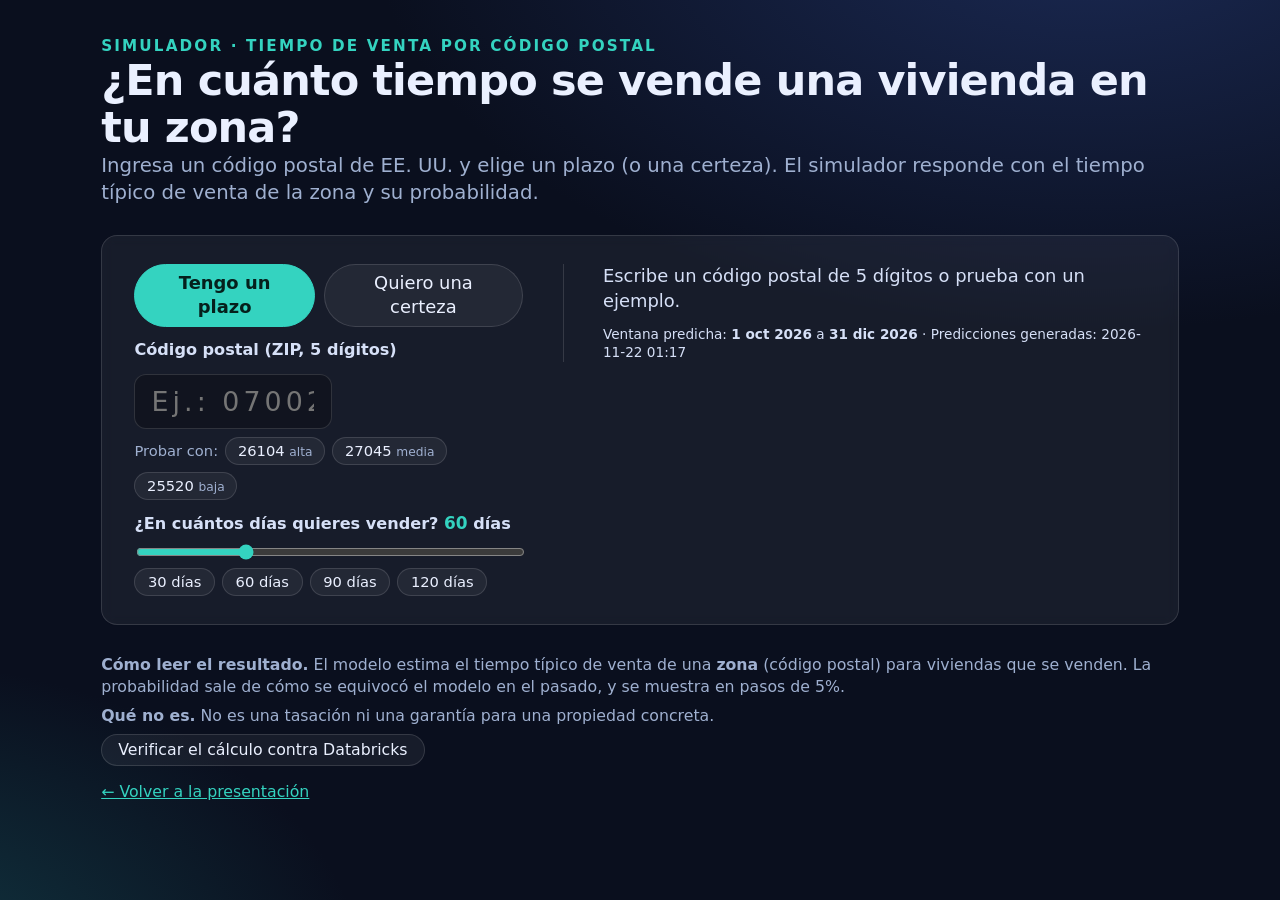
==== simulador.html @ 368cb066 "Primera versión de la presentación" ====
<!DOCTYPE html>
<html lang="es">
<head>
<meta charset="utf-8">
<meta name="viewport" content="width=device-width, initial-scale=1">
<title>Simulador de tiempo de venta por zona</title>
<link rel="stylesheet" href="css/estilos.css">
</head>
<body class="pagina-sim">
<main class="sim-pagina">
  <header>
    <p class="etq">Simulador · tiempo de venta por código postal</p>
    <h1>¿En cuánto tiempo se vende una vivienda en tu zona?</h1>
    <p class="sub">Ingresa un código postal de EE. UU. y elige un plazo (o una certeza). El simulador responde con el tiempo típico de venta de la zona y su probabilidad.</p>
  </header>

  <div class="card sim" id="simulador"></div>

  <div class="sim-notas">
    <p><b>Cómo leer el resultado.</b> El modelo estima el tiempo típico de venta de una <b>zona</b> (código postal) para viviendas que se venden. La probabilidad sale de cómo se equivocó el modelo en el pasado, y se muestra en pasos de 5%.</p>
    <p><b>Qué no es.</b> No es una tasación ni una garantía para una propiedad concreta.</p>
    <button type="button" id="btn-verificar">Verificar el cálculo contra Databricks</button>
    <p id="verif" class="verif"></p>
    <p><a href="index.html" style="color:var(--acc)">← Volver a la presentación</a></p>
  </div>
</main>

<script src="data/datos_zip.js"></script>
<script src="js/nucleo.js"></script>
<script src="js/graficos.js"></script>
<script src="js/simulador.js"></script>
<script>
  Simulador.montar(document.getElementById("simulador"), window.ZIPS);
  document.getElementById("btn-verificar").addEventListener("click", function () {
    var out = document.getElementById("verif");
    if (!window.ZIPS || !window.ZIPS.verificacion) { out.textContent = "No hay muestra de verificación en datos_zip.js."; out.className = "verif mal"; return; }
    var r = Nucleo.verificar(window.ZIPS);
    out.className = "verif" + (r.discrepancias ? " mal" : "");
    out.textContent = r.discrepancias === 0
      ? "Coinciden las " + r.comparaciones + " comparaciones (" + r.casos + " zonas × " + window.ZIPS.meta.umbrales.length + " plazos) con los resultados calculados por Spark. Diferencia máxima: " + r.maxDif + "."
      : r.discrepancias + " de " + r.comparaciones + " comparaciones no coinciden (diferencia máxima " + r.maxDif + ").";
  });
</script>
</body>
</html>
---- css/estilos.css ----
/* estilos.css: presentación y simulador (sin dependencias externas) */
:root {
  --bg: #0a0f1e; --bg2: #111a33; --card: rgba(255,255,255,.055); --borde: rgba(255,255,255,.13);
  --txt: #eaf0ff; --muted: #9fb0d0; --acc: #34d3c0; --acc2: #f5b84b; --mal: #ff7a7a; --bien: #6ee7a0;
  --bronze: #d9915a; --silver: #cfd8e8; --gold: #f4cf55; --radio: 16px;
}
* { box-sizing: border-box; }
html { font-size: clamp(13px, min(1.4vw, 2.6vh), 32px); }
html, body { margin: 0; height: 100%; }
body {
  background: radial-gradient(1200px 700px at 85% -10%, #1b2a55 0%, transparent 60%), radial-gradient(900px 600px at -10% 110%, #123a45 0%, transparent 55%), var(--bg);
  color: var(--txt); font-family: "Segoe UI", Inter, system-ui, -apple-system, Roboto, Helvetica, Arial, sans-serif; line-height: 1.38;
  overflow: hidden;
}
.oculto { display: none !important; }
h1, h2, h3, h4, p, ul, ol { margin: 0; }
b { font-weight: 700; }
code { font-family: ui-monospace, Consolas, monospace; }

/* ---------- Diapositivas ---------- */
#diapositivas { position: absolute; inset: 0; }
.slide { position: absolute; inset: 0; display: none; flex-direction: column; gap: 1.8vh; padding: 3.6vh 4.2vw 9vh; overflow: auto; }
.slide.activa { display: flex; animation: entra .35s ease; }
@keyframes entra { from { opacity: 0; transform: translateY(10px); } to { opacity: 1; transform: none; } }
.slide h2 { font-size: 2.05rem; line-height: 1.15; letter-spacing: -.01em; }
.slide h3 { font-size: 1.02rem; color: var(--acc); font-weight: 650; margin-bottom: .45rem; text-transform: none; }
.slide h4 { font-size: 1rem; margin-bottom: .3rem; }
.etq { color: var(--acc); font-size: .85rem; letter-spacing: .14em; text-transform: uppercase; font-weight: 600; }

.card { background: var(--card); border: 1px solid var(--borde); border-radius: var(--radio); padding: 1.15rem 1.3rem; backdrop-filter: blur(6px); }
.card p { color: #d6e0f7; }
.grafico { min-width: 0; }
.cols { display: grid; gap: 1.6vh 1.8vw; min-height: 0; }
.c2 { grid-template-columns: 1fr 1fr; } .c3 { grid-template-columns: repeat(3, 1fr); } .c4 { grid-template-columns: repeat(4, 1fr); }
.alinear { align-items: start; }
.nota { color: var(--muted); font-size: .86rem; margin-top: .6rem; }
.nota small { display: block; margin-top: .3rem; font-size: .8rem; }
.franja { border-left: 4px solid var(--acc2); background: rgba(245,184,75,.09); padding: .85rem 1.1rem; border-radius: 0 12px 12px 0; color: #f3e6c8; }

/* ---------- Portada y cierre ---------- */
.portada { justify-content: center; gap: 3vh; padding: 6vh 7vw 10vh; }
.portada h1 { font-size: 3.5rem; line-height: 1.05; letter-spacing: -.02em; max-width: 22ch; background: linear-gradient(90deg, #fff, #9be8de); -webkit-background-clip: text; background-clip: text; color: transparent; }
.portada .sub { font-size: 1.3rem; color: var(--muted); max-width: 46ch; }
.equipo { display: flex; flex-wrap: wrap; gap: .6rem; }
.equipo span { padding: .4rem .95rem; border: 1px solid var(--borde); border-radius: 999px; background: var(--card); font-size: .95rem; }
.meta-pie { color: var(--muted); font-size: .95rem; }
.cierre h1 { font-size: 3.2rem; max-width: none; }

/* ---------- KPIs ---------- */
.kpis { gap: 1.4vh 1.2vw; margin-bottom: 1.4vh; }
.kpi { background: var(--card); border: 1px solid var(--borde); border-radius: 14px; padding: .8rem 1rem; display: flex; flex-direction: column; gap: .15rem; }
.kpi b { font-size: 1.9rem; line-height: 1.1; color: #fff; letter-spacing: -.01em; }
.kpi small { color: var(--muted); font-size: .82rem; }
.kpi-txt b { font-size: 1.4rem; }
.kpis.grandes .kpi b { font-size: 3rem; color: var(--acc); }
.sin-dato { color: var(--mal) !important; }

/* ---------- Listas y piezas ---------- */
.lista { list-style: none; padding: 0; display: flex; flex-direction: column; gap: .55rem; }
.lista li { padding-left: 1.2rem; position: relative; color: #d6e0f7; }
.lista li::before { content: ""; position: absolute; left: 0; top: .55em; width: .5rem; height: .5rem; border-radius: 50%; background: var(--acc); }
.lista.compacta { gap: .4rem; font-size: .95rem; }
.lista.tabla li { display: flex; justify-content: space-between; gap: 1rem; padding: .4rem .8rem; background: var(--card); border: 1px solid var(--borde); border-radius: 10px; }
.lista.tabla li::before { display: none; }
.lista.tabla li span { font-family: ui-monospace, Consolas, monospace; font-size: .85rem; color: #fff; }
.chips-fijos { display: flex; flex-wrap: wrap; gap: .45rem; }
.chip-fijo { font-family: ui-monospace, Consolas, monospace; font-size: .8rem; padding: .25rem .65rem; border-radius: 8px; background: rgba(217,145,90,.14); border: 1px solid rgba(217,145,90,.4); }
.evidencia { margin-top: 1.1rem; border: 1px dashed var(--borde); border-radius: 12px; padding: .7rem 1rem; display: flex; flex-direction: column; gap: .3rem; }
.evidencia small { color: var(--muted); text-transform: uppercase; letter-spacing: .1em; font-size: .7rem; }
.evidencia code { color: #bfe9ff; font-size: .82rem; }
.evidencia b { font-size: 1.4rem; color: var(--acc); }
.pasos { list-style: none; counter-reset: p; padding: 0; display: flex; flex-direction: column; gap: .7rem; margin-bottom: 1rem; }
.pasos li { counter-increment: p; position: relative; padding-left: 2.6rem; color: #d6e0f7; }
.pasos li::before { content: counter(p); position: absolute; left: 0; top: -.1rem; width: 1.9rem; height: 1.9rem; border-radius: 50%; background: var(--acc); color: #05201c; font-weight: 700; display: grid; place-items: center; }

.insignia { display: inline-block; font-size: .75em; padding: .15em .7em; border-radius: 999px; margin-right: .6rem; vertical-align: middle; color: #1a1306; font-weight: 700; }
.insignia.bronze { background: var(--bronze); } .insignia.silver { background: var(--silver); } .insignia.gold { background: var(--gold); }
.capa-bronze h3 { color: var(--bronze); } .capa-silver h3 { color: var(--silver); } .capa-gold h3 { color: var(--gold); }

/* ---------- Flujo Medallón ---------- */
.flujo { display: flex; align-items: stretch; gap: .5vw; margin: 1vh 0; }
.nodo { flex: 1; min-width: 0; border-radius: 16px; padding: .9rem .9rem 1rem; border: 1px solid var(--borde); background: var(--card); display: flex; flex-direction: column; gap: .15rem; }
.nodo h3 { margin: 0; font-size: .95rem; }
.nodo b { font-size: 1.5rem; line-height: 1.1; }
.nodo small { color: var(--muted); font-size: .78rem; }
.nodo p { color: #d6e0f7; font-size: .82rem; margin-top: .35rem; }
.nodo.bronze { border-color: var(--bronze); } .nodo.bronze h3 { color: var(--bronze); }
.nodo.silver { border-color: var(--silver); } .nodo.silver h3 { color: var(--silver); }
.nodo.gold { border-color: var(--gold); } .nodo.gold h3 { color: var(--gold); }
.nodo.modelo, .nodo.simu { border-color: var(--acc); } .nodo.modelo h3, .nodo.simu h3 { color: var(--acc); }
.nodo.fuente h3 { color: var(--muted); }
.flecha { align-self: center; color: var(--muted); font-size: 1.5rem; }

.flujo.mini { gap: .5vw; margin: .4vh 0; }
.flujo.mini .nodo { flex-direction: row; align-items: center; gap: .7rem; padding: .6rem .9rem; font-size: .92rem; color: #d6e0f7; }
.flujo.mini .nodo b { font-size: inherit; color: #fff; }
.paso-n { flex: none; width: 1.8rem; height: 1.8rem; border-radius: 50%; background: var(--acc); color: #05201c; font-weight: 700; display: grid; place-items: center; }

/* ---------- Barras horizontales ---------- */
.bh { display: grid; grid-template-columns: 11.5rem 1fr 5.2rem; gap: .7rem; align-items: center; margin: .32rem 0; }
.bh-et { font-size: .86rem; color: #dbe5fb; white-space: nowrap; overflow: hidden; text-overflow: ellipsis; }
.bh-pista { height: .85rem; background: rgba(255,255,255,.07); border-radius: 999px; overflow: hidden; }
.bh-barra { height: 100%; border-radius: 999px; background: linear-gradient(90deg, #2b8f94, var(--acc)); }
.bh-val { font-size: .88rem; font-weight: 650; text-align: right; white-space: nowrap; }
.bh-val small { color: var(--muted); font-weight: 400; }
.bh.alerta .bh-barra { background: linear-gradient(90deg, #b6542f, var(--acc2)); }
.bh.ref .bh-barra { background: rgba(159,176,208,.55); }
.bh.destacado .bh-barra { background: linear-gradient(90deg, #1ea88f, #6ee7d0); }
.bh.destacado .bh-et, .bh.destacado .bh-val { color: #fff; font-weight: 700; }
.bh.contraste .bh-barra { background: linear-gradient(90deg, #7a6ad8, #b3a7ff); }

/* ---------- Columnas ---------- */
.cols-graf { display: flex; align-items: flex-end; gap: .55rem; height: 30vh; min-height: 150px; padding-top: 1.4rem; }
.colv { flex: 1; height: 100%; display: flex; flex-direction: column; justify-content: flex-end; align-items: center; gap: .3rem; min-width: 0; }
.colv-barra { width: 100%; border-radius: 6px 6px 2px 2px; background: linear-gradient(180deg, var(--acc), #1f7f86); min-height: 2px; }
.colv.alerta .colv-barra { background: linear-gradient(180deg, var(--acc2), #b6542f); }
.colv-val { font-size: .72rem; color: #dbe5fb; white-space: nowrap; }
.colv-et { font-size: .74rem; color: var(--muted); white-space: nowrap; }

/* ---------- SVG ---------- */
svg { width: 100%; height: auto; display: block; }
.eje-g { stroke: rgba(255,255,255,.1); stroke-width: 1; }
.eje-t { fill: var(--muted); font-size: 12px; }
.linea { stroke-width: 3; } .linea.s0 { stroke: var(--acc); } .linea.s1 { stroke: #9fb0d0; stroke-dasharray: 6 5; }
.punto.s0 { fill: var(--acc); } .punto.s1 { fill: #9fb0d0; }
.val-t { fill: #dffaf5; font-size: 12px; font-weight: 600; }
.leyenda { display: flex; gap: 1.2rem; flex-wrap: wrap; font-size: .82rem; color: #d6e0f7; margin-bottom: .3rem; }
.sw { display: inline-block; width: .9rem; height: .3rem; border-radius: 3px; margin-right: .4rem; vertical-align: middle; }
.sw.s0 { background: var(--acc); } .sw.s1 { background: #9fb0d0; }
.diag { stroke: var(--acc2); stroke-width: 1.5; stroke-dasharray: 5 4; }
.cal-punto { fill: rgba(52,211,192,.8); stroke: #fff; stroke-width: 1; }
.curva-rel { fill: rgba(52,211,192,.15); } .curva-linea { fill: none; stroke: var(--acc); stroke-width: 3; }
.marca { stroke: var(--acc2); stroke-width: 1.5; stroke-dasharray: 5 4; } .marca-pt { fill: var(--acc2); stroke: #fff; stroke-width: 2; }
.selector { display: flex; gap: .5rem; margin-bottom: .6rem; flex-wrap: wrap; }
.selector button, .chips button, .ejemplos button, .sim-tabs button, #navegacion button {
  font: inherit; color: var(--txt); background: var(--card); border: 1px solid var(--borde); border-radius: 999px; padding: .3rem .85rem; cursor: pointer; }
.selector button.on, .sim-tabs button.on { background: var(--acc); color: #05201c; border-color: var(--acc); font-weight: 700; }
.selector button:hover, .chips button:hover, .ejemplos button:hover { border-color: var(--acc); }
#sim-diapositiva .selector { display: none; }

[data-chart="calibracion"] svg { max-height: 44vh; }

/* ---------- Línea de tiempo ---------- */
.tl { display: flex; gap: 4px; }
.tl-p { padding: .7rem .8rem; border-radius: 12px; display: flex; flex-direction: column; gap: .1rem; min-width: 0; }
.tl-p b { font-size: .95rem; } .tl-p span { font-size: .85rem; color: #e6efff; } .tl-p small { color: #cdd9f2; font-size: .78rem; }
.tl-p.train { background: rgba(52,211,192,.22); border: 1px solid rgba(52,211,192,.55); }
.tl-p.embargo { background: rgba(245,184,75,.22); border: 1px solid rgba(245,184,75,.6); }
.tl-p.test { background: rgba(122,106,216,.28); border: 1px solid rgba(160,148,240,.65); }

/* ---------- Confianza ---------- */
.conf-tarjetas { margin-bottom: .4rem; }
.conf { padding: .9rem 1rem; } .conf b { font-size: 1.6rem; display: block; } .conf small { color: var(--muted); } .conf p { font-size: .84rem; margin-top: .25rem; }
.conf.c-alta { border-color: rgba(110,231,160,.6); } .conf.c-alta h4 { color: var(--bien); }
.conf.c-media { border-color: rgba(245,184,75,.6); } .conf.c-media h4 { color: var(--acc2); }
.conf.c-baja { border-color: rgba(255,122,122,.6); } .conf.c-baja h4 { color: var(--mal); }

/* ---------- Simulador ---------- */
.sim { display: grid; grid-template-columns: minmax(0, .8fr) minmax(0, 1.2fr); gap: 1rem 2.2rem; align-items: start; }
.sim-izq { display: flex; flex-direction: column; gap: .7rem; }
.sim-der { display: flex; flex-direction: column; gap: .6rem; border-left: 1px solid var(--borde); padding-left: 2.2rem; min-width: 0; }
.sim-tabs { display: flex; gap: .5rem; }
.sim-et { font-size: .9rem; color: #d6e0f7; font-weight: 600; }
.sim-et b { color: var(--acc); font-size: 1.05em; }
.sim-zip { display: flex; flex-direction: column; gap: .45rem; }
.in-zip { font: inherit; font-size: 1.5rem; letter-spacing: .15em; padding: .45rem .9rem; border-radius: 12px; border: 1px solid var(--borde); background: rgba(0,0,0,.25); color: #fff; width: 11rem; }
.in-zip:focus { outline: 2px solid var(--acc); }
.ejemplos { display: flex; gap: .4rem; flex-wrap: wrap; align-items: center; color: var(--muted); font-size: .82rem; }
.ejemplos button { padding: .15rem .65rem; font-size: .82rem; } .ejemplos button small { color: var(--muted); }
.ctl { display: flex; flex-direction: column; gap: .35rem; }
input[type=range] { width: 100%; accent-color: var(--acc); }
.chips { display: flex; gap: .4rem; flex-wrap: wrap; } .chips button { padding: .15rem .7rem; font-size: .82rem; }
.sim-res { display: flex; flex-direction: column; gap: .55rem; }
.res-msg { font-size: 1.22rem; line-height: 1.35; } .res-msg b { color: var(--acc); }
.res-datos { display: grid; grid-template-columns: repeat(4, 1fr); gap: .5rem; }
.res-datos div { background: rgba(0,0,0,.2); border-radius: 10px; padding: .5rem .7rem; display: flex; flex-direction: column; }
.res-datos small { color: var(--muted); font-size: .72rem; } .res-datos b { font-size: 1.05rem; }
.chip { display: inline-block; padding: .05rem .6rem; border-radius: 999px; width: fit-content; }
.chip.c-alta { background: rgba(110,231,160,.2); color: var(--bien); } .chip.c-media { background: rgba(245,184,75,.2); color: var(--acc2); } .chip.c-baja { background: rgba(255,122,122,.2); color: var(--mal); }
.res-graf svg { max-height: 21vh; }
.res-conf { color: #d6e0f7; font-size: .88rem; } .res-nota { color: var(--acc2); font-size: .82rem; }
.aviso { color: var(--muted); font-size: .78rem; border-top: 1px dashed var(--borde); padding-top: .45rem; }
.sim-vacio { color: var(--muted); } .sim-error { color: var(--mal); }
.sim-pie { color: var(--muted); font-size: .76rem; }
#sim-diapositiva { padding: .9rem 1.1rem; } #sim-diapositiva .res-msg { font-size: 1.05rem; }
#sim-diapositiva .in-zip { font-size: 1.2rem; padding: .3rem .7rem; }
#sim-diapositiva .res-graf svg { max-height: 18vh; }

/* ---------- Navegación ---------- */
#navegacion { position: fixed; left: 0; right: 0; bottom: 0; display: flex; align-items: center; gap: 1rem; padding: 1.1vh 2.2vw; background: rgba(8,12,26,.82); border-top: 1px solid var(--borde); backdrop-filter: blur(8px); z-index: 10; font-size: .85rem; color: var(--muted); }
#navegacion button { width: 2.4rem; height: 2.4rem; padding: 0; font-size: 1.1rem; }
#progreso { flex: 1; height: 5px; background: rgba(255,255,255,.1); border-radius: 99px; overflow: hidden; }
#progreso i { display: block; height: 100%; width: 0; background: linear-gradient(90deg, var(--acc), #7a6ad8); transition: width .3s; }
#seg-actual { color: var(--acc); }
#reloj { font-variant-numeric: tabular-nums; padding: .15rem .7rem; border-radius: 999px; background: var(--card); } #reloj.aviso-t { color: var(--acc2); } #reloj.alerta-t { color: var(--mal); }
#ayuda-teclas { position: fixed; right: 1.5vw; bottom: 8.5vh; background: rgba(8,12,26,.9); border: 1px solid var(--borde); padding: .4rem .9rem; border-radius: 10px; font-size: .78rem; color: var(--muted); z-index: 11; }
.aviso-datos { position: fixed; inset: 20vh 10vw auto; background: #3a1620; border: 1px solid var(--mal); padding: 1.5rem; border-radius: 14px; z-index: 20; font-size: 1.1rem; }

/* ---------- Página del simulador ---------- */
body.pagina-sim { overflow: auto; height: auto; }
.sim-pagina { max-width: 1180px; margin: 0 auto; padding: 4vh 4vw 8vh; display: flex; flex-direction: column; gap: 1.6rem; }
.sim-pagina h1 { font-size: 2.4rem; line-height: 1.1; letter-spacing: -.02em; }
.sim-pagina .sub { color: var(--muted); font-size: 1.1rem; }
.sim-pagina .card.sim { padding: 1.6rem 1.8rem; }
.sim-pagina .res-msg { font-size: 1.45rem; }
.sim-pagina .res-graf svg { max-height: 280px; }
.sim-notas { color: var(--muted); font-size: .88rem; display: flex; flex-direction: column; gap: .4rem; }
.sim-notas button { font: inherit; color: var(--txt); background: var(--card); border: 1px solid var(--borde); border-radius: 999px; padding: .25rem .9rem; cursor: pointer; width: fit-content; }
.sim-notas .verif { color: var(--bien); }
.sim-notas .verif.mal { color: var(--mal); }

/* ---------- Impresión / PDF ---------- */
@media print {
  @page { size: 297mm 167mm; margin: 0; }
  html { font-size: 11px; } body { overflow: visible; background: #0a0f1e; -webkit-print-color-adjust: exact; print-color-adjust: exact; }
  #diapositivas { position: static; }
  .slide { display: flex !important; position: relative; inset: auto; height: 167mm; page-break-after: always; break-after: page; animation: none; overflow: hidden; padding: 8mm 10mm; }
  #navegacion, #ayuda-teclas { display: none !important; }
}
@media (max-width: 900px) {
  .c2, .c3, .c4, .res-datos, .sim { grid-template-columns: 1fr; }
  .sim-der { border-left: 0; padding-left: 0; }
  .flujo { flex-direction: column; } .flecha { transform: rotate(90deg); }
}

/* ---------- Ajustes de compactación para el simulador dentro de la diapositiva ---------- */
#sim-diapositiva { padding: .7rem 1rem; }
#sim-diapositiva .sim { gap: .6rem 1.8rem; }
#sim-diapositiva .sim-der { padding-left: 1.8rem; gap: .35rem; }
#sim-diapositiva .sim-res { gap: .4rem; }
#sim-diapositiva .res-datos div { padding: .3rem .6rem; }
#sim-diapositiva .res-graf svg { max-height: 15vh; }
#sim-diapositiva .res-conf, #sim-diapositiva .res-nota, #sim-diapositiva .aviso, #sim-diapositiva .sim-pie { font-size: .74rem; margin: 0; }
#sim-diapositiva .aviso { padding-top: .3rem; }
.flujo.mini .nodo { padding: .45rem .8rem; font-size: .85rem; }
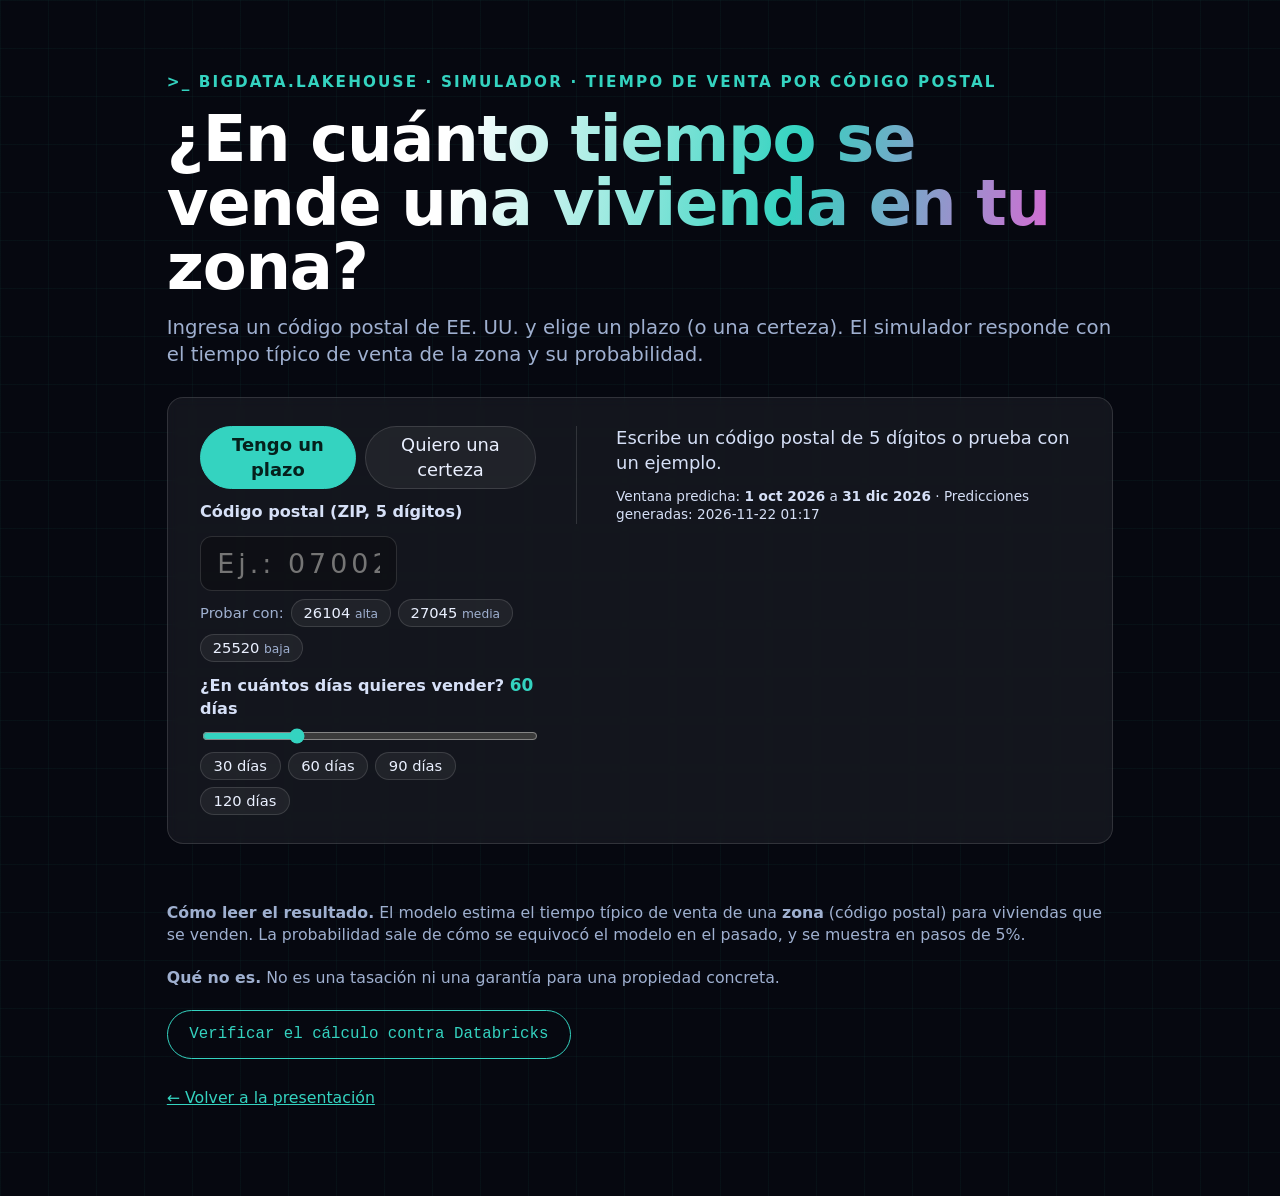
==== commit 025468eb: "Corrección de duplicado" ====
--- a/simulador.html
+++ b/simulador.html
@@ -5,11 +5,12 @@
 <meta name="viewport" content="width=device-width, initial-scale=1">
 <title>Simulador de tiempo de venta por zona</title>
 <link rel="stylesheet" href="css/estilos.css">
+<link rel="stylesheet" href="css/landing.css">
 </head>
 <body class="pagina-sim">
 <main class="sim-pagina">
   <header>
-    <p class="etq">Simulador · tiempo de venta por código postal</p>
+    <p class="etq">&gt;_ bigdata.lakehouse · simulador · tiempo de venta por código postal</p>
     <h1>¿En cuánto tiempo se vende una vivienda en tu zona?</h1>
     <p class="sub">Ingresa un código postal de EE. UU. y elige un plazo (o una certeza). El simulador responde con el tiempo típico de venta de la zona y su probabilidad.</p>
   </header>
--- a/css/landing.css
+++ b/css/landing.css
@@ -0,0 +1,100 @@
+/* landing.css: versión landing con scroll (se carga después de estilos.css) */
+:root { --mag: #ff4fd8; --lim: #b6ff5c; --mono: ui-monospace, "JetBrains Mono", Menlo, Consolas, monospace; }
+html { scroll-behavior: smooth; }
+html, body { height: auto !important; overflow: auto !important; position: static !important; }
+body { background: #060810; background-image: linear-gradient(rgba(45,226,198,.04) 1px, transparent 1px), linear-gradient(90deg, rgba(45,226,198,.04) 1px, transparent 1px); background-size: 48px 48px; }
+#diapositivas { position: static; }
+.sec { position: relative; display: block; padding: 11vh 6vw 9vh; max-width: 1240px; margin: 0 auto; }
+.sec h2 { font-size: clamp(2rem, 4.6vw, 3.6rem); line-height: 1.05; letter-spacing: -.02em; margin: .3rem 0 1.6rem; background: linear-gradient(100deg, #fff 30%, var(--acc)); -webkit-background-clip: text; background-clip: text; color: transparent; }
+.n { font-family: var(--mono); color: var(--mag); font-size: .9rem; letter-spacing: .12em; }
+.lead { font-size: 1.2rem; color: var(--muted); max-width: 60ch; margin-bottom: 1.8rem; }
+.cols { display: grid; gap: 1.2rem; } .c2 { grid-template-columns: repeat(2, 1fr); } .c3 { grid-template-columns: repeat(3, 1fr); } .c4 { grid-template-columns: repeat(4, 1fr); } .c5 { grid-template-columns: repeat(5, 1fr); }
+.alinear { align-items: start; }
+.card { margin-bottom: 0; }
+.rev { opacity: 0; transform: translateY(34px); transition: opacity .8s, transform .8s cubic-bezier(.2,.7,.2,1); }
+.rev.vis { opacity: 1; transform: none; }
+/* barra superior */
+#top { position: fixed; inset: 0 0 auto 0; z-index: 50; background: rgba(6,8,16,.78); backdrop-filter: blur(12px); border-bottom: 1px solid var(--borde); }
+#top > div { display: flex; align-items: center; gap: 1.4rem; padding: .7rem 2vw; }
+#top .logo { font-family: var(--mono); color: var(--acc); font-weight: 700; white-space: nowrap; }
+#menu { display: flex; gap: .2rem; overflow-x: auto; scrollbar-width: none; }
+#menu a { color: var(--muted); text-decoration: none; font-size: .82rem; padding: .3rem .7rem; border-radius: 99px; white-space: nowrap; }
+#menu a.on { color: #05201c; background: var(--acc); font-weight: 700; }
+#progreso { position: absolute; left: 0; bottom: -1px; right: 0; height: 3px; background: none; }
+#progreso i { background: linear-gradient(90deg, var(--acc), var(--mag)); }
+/* hero */
+.hero { min-height: 100vh; display: flex; flex-direction: column; justify-content: center; max-width: none; padding-top: 14vh; overflow: hidden; }
+.hero > *:not(canvas) { position: relative; z-index: 2; max-width: 1100px; }
+#lluvia { position: absolute; inset: 0; width: 100%; height: 100%; opacity: .35; z-index: 0; mask-image: linear-gradient(#000 40%, transparent); }
+.hero h1 { font-size: clamp(2.6rem, 7vw, 6rem); line-height: .98; letter-spacing: -.03em; margin: 1rem 0; }
+.hero h1 em { font-style: normal; background: linear-gradient(100deg, var(--acc), var(--mag), var(--acc2)); -webkit-background-clip: text; background-clip: text; color: transparent; }
+.term { font-family: var(--mono); background: rgba(8,12,24,.85); border: 1px solid var(--borde); border-radius: 14px; padding: 1rem 1.3rem; max-width: 620px; box-shadow: 0 0 60px rgba(45,226,198,.12); }
+.term .p { color: var(--lim); } .term .g { color: var(--muted); }
+.term b { font-size: 2.2rem; color: var(--acc); display: block; }
+.cta { display: inline-block; margin-top: 1.6rem; padding: .9rem 1.6rem; border-radius: 99px; background: linear-gradient(100deg, var(--acc), var(--mag)); color: #05101a; font-weight: 800; text-decoration: none; }
+.hero .sub { font-size: 1.3rem; color: var(--muted); max-width: 52ch; }
+/* las V */
+.vs .v { border-top: 3px solid var(--acc); }
+.vs .v:nth-child(2) { border-color: var(--mag); } .vs .v:nth-child(3) { border-color: var(--acc2); } .vs .v:nth-child(4) { border-color: var(--lim); } .vs .v:nth-child(5) { border-color: #7a8cff; }
+.v .l { font-family: var(--mono); font-size: 2.6rem; font-weight: 800; color: #fff; line-height: 1; }
+.v big { display: block; font-size: 1.7rem; font-weight: 800; color: var(--acc); margin: .5rem 0 .2rem; }
+.v p { color: var(--muted); font-size: .9rem; }
+/* pipeline */
+.pipe { display: grid; grid-template-columns: repeat(5, 1fr); gap: 0; margin: 1rem 0 2.2rem; position: relative; }
+.pipe::before { content: ""; position: absolute; left: 4%; right: 4%; top: 22px; height: 3px; background: linear-gradient(90deg, var(--bronze), var(--silver), var(--gold), var(--acc), var(--mag)); box-shadow: 0 0 18px rgba(45,226,198,.6); }
+.pipe div { text-align: center; position: relative; padding: 0 .4rem; }
+.pipe i { display: block; width: 46px; height: 46px; margin: 0 auto .6rem; border-radius: 50%; background: #060810; border: 3px solid var(--acc); }
+.pipe div:nth-child(1) i { border-color: var(--muted); } .pipe div:nth-child(2) i { border-color: var(--bronze); } .pipe div:nth-child(3) i { border-color: var(--silver); } .pipe div:nth-child(4) i { border-color: var(--gold); } .pipe div:nth-child(5) i { border-color: var(--mag); }
+.pipe b { display: block; font-family: var(--mono); font-size: 1.25rem; } .pipe small { color: var(--muted); }
+.capa { display: grid; grid-template-columns: 1.05fr 1fr; gap: 1.4rem; margin-bottom: 2rem; }
+.capa.bz { border-left: 4px solid var(--bronze); padding-left: 1.4rem; } .capa.sv { border-left: 4px solid var(--silver); padding-left: 1.4rem; } .capa.gd { border-left: 4px solid var(--gold); padding-left: 1.4rem; }
+.capa h3 { font-size: 1.5rem; }
+.big-num { font-family: var(--mono); font-size: clamp(2.2rem, 4vw, 3.4rem); font-weight: 800; color: var(--acc); }
+.kpis { margin-bottom: 1rem; }
+.cierre-sec { text-align: center; padding-bottom: 14vh; }
+.cierre-sec h1 { font-size: clamp(2.6rem, 6vw, 5rem); margin: 1.5rem 0; }
+.cierre-sec .equipo { justify-content: center; }
+footer.pie { text-align: center; color: var(--muted); font-family: var(--mono); font-size: .8rem; padding: 2rem; border-top: 1px solid var(--borde); }
+@media (max-width: 900px) { .c2, .c3, .c4, .c5, .capa { grid-template-columns: 1fr; } .pipe { grid-template-columns: 1fr; gap: 1rem; } .pipe::before { display: none; } #top .logo { display: none; } }
+@media print { .rev { opacity: 1; transform: none; } #top { display: none; } }
+.hero { align-items: flex-start; }
+.hero > .term { max-width: 620px; width: 100%; margin-top: 1.6rem; }
+.hero > .cta { width: auto; }
+/* simulador.html con el mismo look */
+.pagina-sim .sim-pagina { max-width: 1100px; margin: 0 auto; padding: 8vh 6vw; }
+.pagina-sim header h1 { font-size: clamp(2.2rem, 5vw, 4rem); line-height: 1; letter-spacing: -.02em; margin: .8rem 0; background: linear-gradient(100deg, #fff 30%, var(--acc), var(--mag)); -webkit-background-clip: text; background-clip: text; color: transparent; }
+.pagina-sim .sim-notas { margin-top: 1.6rem; color: var(--muted); }
+.pagina-sim .sim-notas p { margin-bottom: .8rem; }
+.pagina-sim #btn-verificar { font-family: var(--mono); padding: .7rem 1.2rem; border-radius: 99px; border: 1px solid var(--acc); background: transparent; color: var(--acc); cursor: pointer; }
+.pagina-sim #btn-verificar:hover { background: var(--acc); color: #05201c; }
+
+/* ===== Correcciones de maquetación ===== */
+.sec .cols > *, .capa > * { min-width: 0; }
+.c2 { grid-template-columns: repeat(2, minmax(0, 1fr)); } .c3 { grid-template-columns: repeat(3, minmax(0, 1fr)); }
+.c4 { grid-template-columns: repeat(4, minmax(0, 1fr)); } .c5 { grid-template-columns: repeat(5, minmax(0, 1fr)); }
+.capa { grid-template-columns: minmax(0, 1.05fr) minmax(0, 1fr); }
+/* los títulos de tarjeta no heredan el tamaño grande de la capa */
+.capa h3, .capa .card h3 { font-size: 1.02rem; }
+.capa > div:first-child > h3 { font-size: 1.5rem; margin-bottom: .9rem; }
+.card h3 { margin-bottom: .7rem; }
+.card.grafico { overflow: hidden; width: 100%; }
+/* barras: ya no se salen de la tarjeta ni desaparecen en tarjetas angostas */
+.card .bh { grid-template-columns: minmax(0, 9.5rem) minmax(2.5rem, 1fr) minmax(3.2rem, auto); gap: .55rem; }
+.bh-et { white-space: normal; line-height: 1.2; }
+/* línea de tiempo: el texto de Embargo ya no se pisa con Prueba */
+.tl { flex-wrap: nowrap; }
+.tl-p { overflow: hidden; }
+.tl-p b { font-size: .9rem; overflow-wrap: anywhere; }
+.tl-p.embargo { flex: 0 0 auto; min-width: 8.8rem; }
+.tl-p.test { min-width: 9.5rem; }
+.tl-p span, .tl-p small { overflow-wrap: anywhere; }
+.insignia { white-space: nowrap; }
+.sec h2 .insignia { -webkit-text-fill-color: #1b1303; font-size: .5em; vertical-align: middle; }
+@media (max-width: 1100px) { .capa { grid-template-columns: 1fr; } .c4, .c5 { grid-template-columns: repeat(2, minmax(0, 1fr)); } .flujo.mini { flex-direction: column; } .flujo.mini .flecha { transform: rotate(90deg); align-self: center; } }
+@media (max-width: 900px) {
+  .c2, .c3, .c4, .c5 { grid-template-columns: minmax(0, 1fr); }
+  .sec { padding: 9vh 5vw 6vh; }
+  .tl { flex-direction: column; } .tl-p, .tl-p.embargo, .tl-p.test { width: 100% !important; min-width: 0; }
+  .card .bh { grid-template-columns: minmax(0, 7rem) minmax(2rem, 1fr) auto; }
+  .hero h1 { font-size: 2.4rem; }
+}
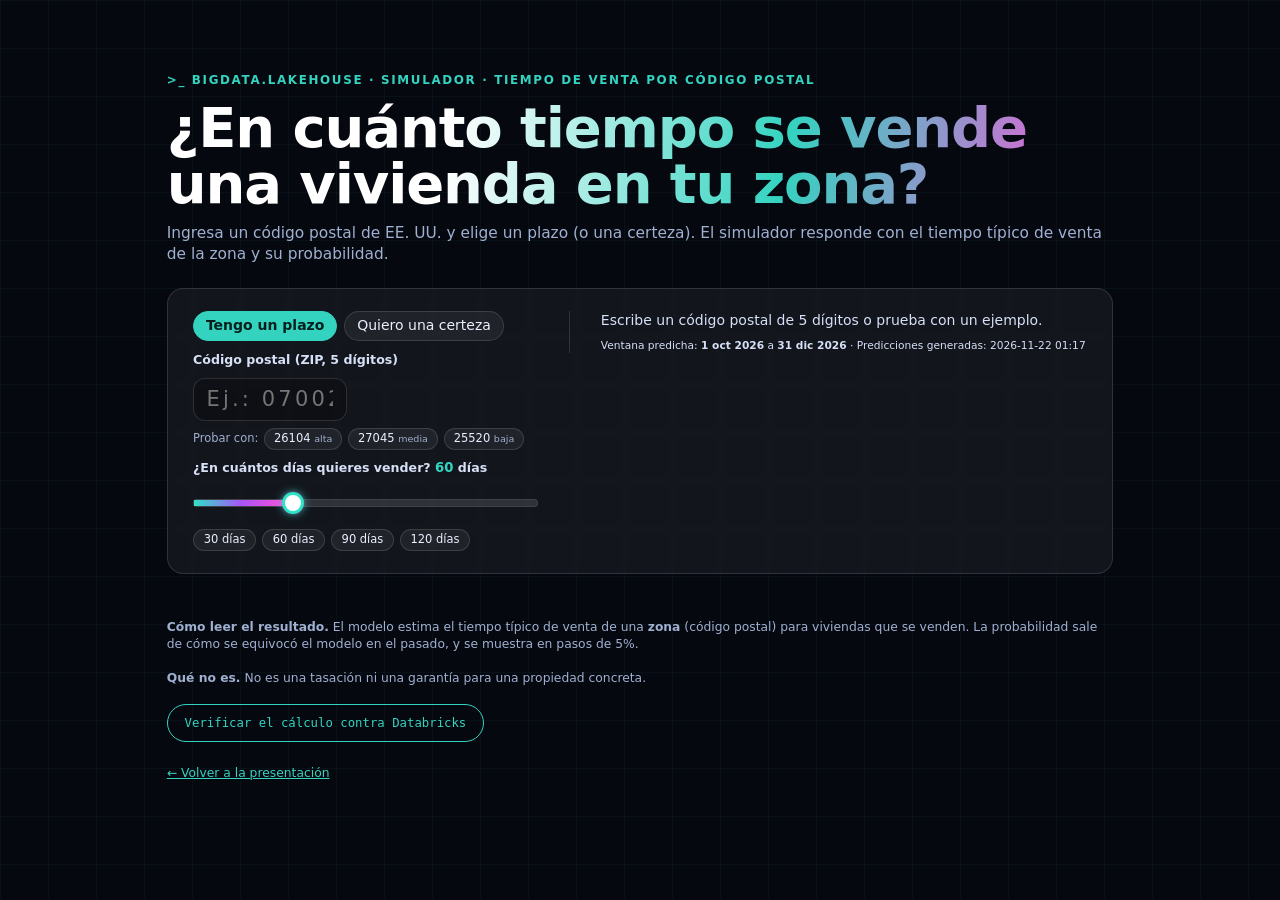
==== commit cbb484c8: "Actualiza graficas y diseno final para sustentacion" ====
--- a/simulador.html
+++ b/simulador.html
@@ -4,6 +4,7 @@
 <meta charset="utf-8">
 <meta name="viewport" content="width=device-width, initial-scale=1">
 <title>Simulador de tiempo de venta por zona</title>
+<link rel="icon" type="image/svg+xml" href="data:image/svg+xml,%3Csvg xmlns='http://www.w3.org/2000/svg' viewBox='0 0 64 64'%3E%3Cdefs%3E%3ClinearGradient id='g' x1='0%25' y1='100%25' x2='100%25' y2='0%25'%3E%3Cstop offset='0%25' stop-color='%232de2c6'/%3E%3Cstop offset='50%25' stop-color='%238b5cf6'/%3E%3Cstop offset='100%25' stop-color='%23ff4fd8'/%3E%3C/linearGradient%3E%3C/defs%3E%3Crect width='64' height='64' rx='14' fill='%23060810'/%3E%3Ccircle cx='16' cy='40' r='3.5' fill='%232de2c6'/%3E%3Ccircle cx='24' cy='24' r='3.5' fill='%235eead4'/%3E%3Ccircle cx='28' cy='46' r='3.5' fill='%2338bdf8'/%3E%3Ccircle cx='38' cy='18' r='3.5' fill='%23c084fc'/%3E%3Ccircle cx='44' cy='38' r='3.5' fill='%23e879f9'/%3E%3Ccircle cx='50' cy='24' r='3.5' fill='%23ff4fd8'/%3E%3Cline x1='13' y1='51' x2='51' y2='13' stroke='url(%23g)' stroke-width='5.5' stroke-linecap='round'/%3E%3C/svg%3E">
 <link rel="stylesheet" href="css/estilos.css">
 <link rel="stylesheet" href="css/landing.css">
 </head>
@@ -32,6 +33,16 @@
 <script src="js/simulador.js"></script>
 <script>
   Simulador.montar(document.getElementById("simulador"), window.ZIPS);
+  var simBox = document.getElementById("simulador");
+  function actualizarBarra() {
+    var s = simBox.querySelector('input[type="range"]');
+    if (!s) return;
+    var min = parseFloat(s.min) || 0, max = parseFloat(s.max) || 100, val = parseFloat(s.value) || 0;
+    s.style.backgroundSize = (((val - min) / (max - min)) * 100) + "% 100%";
+  }
+  simBox.addEventListener("input", actualizarBarra);
+  simBox.addEventListener("click", function () { setTimeout(actualizarBarra, 10); });
+  actualizarBarra();
   document.getElementById("btn-verificar").addEventListener("click", function () {
     var out = document.getElementById("verif");
     if (!window.ZIPS || !window.ZIPS.verificacion) { out.textContent = "No hay muestra de verificación en datos_zip.js."; out.className = "verif mal"; return; }
--- a/css/landing.css
+++ b/css/landing.css
@@ -98,3 +98,114 @@
   .card .bh { grid-template-columns: minmax(0, 7rem) minmax(2rem, 1fr) auto; }
   .hero h1 { font-size: 2.4rem; }
 }
+
+/* ---------- Ajustes de revisión ---------- */
+/* Tamaño base estable: la escala por vw/vh de estilos.css era para diapositivas de altura fija */
+html { font-size: clamp(14px, .95vw, 19px); }
+/* Legibilidad de los gráficos (texto de ejes y etiquetas) */
+.eje-t { font-size: 15px; }
+.val-t { font-size: 15px; }
+[data-chart="calibracion"] .eje-t { font-size: 14px; }
+.res-graf .eje-t { font-size: 20px; }
+.res-graf .eje-t.tit { font-size: 17px; }
+/* En la landing no hay límite de alto de diapositiva: el gráfico del simulador puede ser mayor */
+#sim-diapositiva .res-graf svg { max-height: 300px; }
+
+/* ---------- Equilibrio visual en Secciones 06 y 07 ---------- */
+.conf-tarjetas {
+  display: grid;
+  grid-template-columns: repeat(3, minmax(0, 1fr));
+  gap: 1rem 1.2rem;
+  margin: .6rem 0;
+}
+.conf {
+  display: grid;
+  grid-template-columns: 1fr 1fr;
+  align-items: center;
+  gap: .55rem .85rem;
+  padding: 1.05rem 1.2rem;
+}
+.conf-izq {
+  grid-column: 1 / -1;
+  padding-bottom: .55rem;
+  border-bottom: 1px solid var(--borde);
+}
+.conf-izq h4 { font-size: 1.08rem; margin-bottom: .2rem; }
+.conf-izq small { display: block; color: var(--muted); font-size: .82rem; }
+.conf-centro {
+  text-align: left;
+  padding-right: .6rem;
+  border-right: 1px solid var(--borde);
+}
+.conf-centro b { font-size: 1.65rem; line-height: 1.05; display: block; color: #fff; }
+.conf-centro small { color: var(--muted); font-size: .78rem; }
+.conf-der {
+  text-align: left;
+  display: flex;
+  flex-direction: column;
+  gap: .2rem;
+}
+.conf-der span { font-size: .9rem; color: #dbe5fb; font-weight: 650; }
+.conf-der small { font-size: .78rem; color: var(--muted); }
+
+.prob-izq { display: flex; flex-direction: column; justify-content: space-between; }
+.prob-resumen .kpi { padding: .6rem .75rem; }
+.prob-resumen .kpi b { font-size: 1.35rem; color: var(--acc); }
+
+@media (max-width: 900px) {
+  .conf-tarjetas { grid-template-columns: 1fr; }
+}
+
+.conf-tarjetas + .nota {
+  text-align: center;
+  margin-top: 1.15rem;
+}
+
+/* ---------- Barra de Rango (Slider) Customizada con Degradado ---------- */
+input[type="range"] {
+  -webkit-appearance: none !important;
+  appearance: none !important;
+  width: 100%;
+  height: 8px;
+  border-radius: 99px;
+  background-color: rgba(255, 255, 255, 0.12) !important;
+  background-image: linear-gradient(to right, #2de2c6 0%, #a855f7 50%, #ff4fd8 100%) !important;
+  background-repeat: no-repeat !important;
+  background-size: 0% 100%;
+  outline: none;
+  cursor: pointer;
+  margin: 1.2rem 0;
+  border: 1px solid rgba(255, 255, 255, 0.08);
+}
+
+input[type="range"]::-webkit-slider-thumb {
+  -webkit-appearance: none !important;
+  appearance: none !important;
+  width: 22px;
+  height: 22px;
+  border-radius: 50%;
+  background: #ffffff;
+  border: 3px solid #2de2c6;
+  box-shadow: 0 0 10px rgba(45, 226, 198, 0.6), 0 0 4px rgba(255, 79, 216, 0.4);
+  transition: transform 0.1s ease, border-color 0.15s ease;
+}
+
+input[type="range"]::-webkit-slider-thumb:hover {
+  transform: scale(1.15);
+  border-color: #ff4fd8;
+}
+
+input[type="range"]::-moz-range-thumb {
+  width: 16px;
+  height: 16px;
+  border-radius: 50%;
+  background: #ffffff;
+  border: 3px solid #2de2c6;
+  box-shadow: 0 0 10px rgba(45, 226, 198, 0.6);
+  transition: transform 0.1s ease;
+  cursor: pointer;
+}
+
+input[type="range"]::-moz-range-thumb:hover {
+  transform: scale(1.15);
+}
